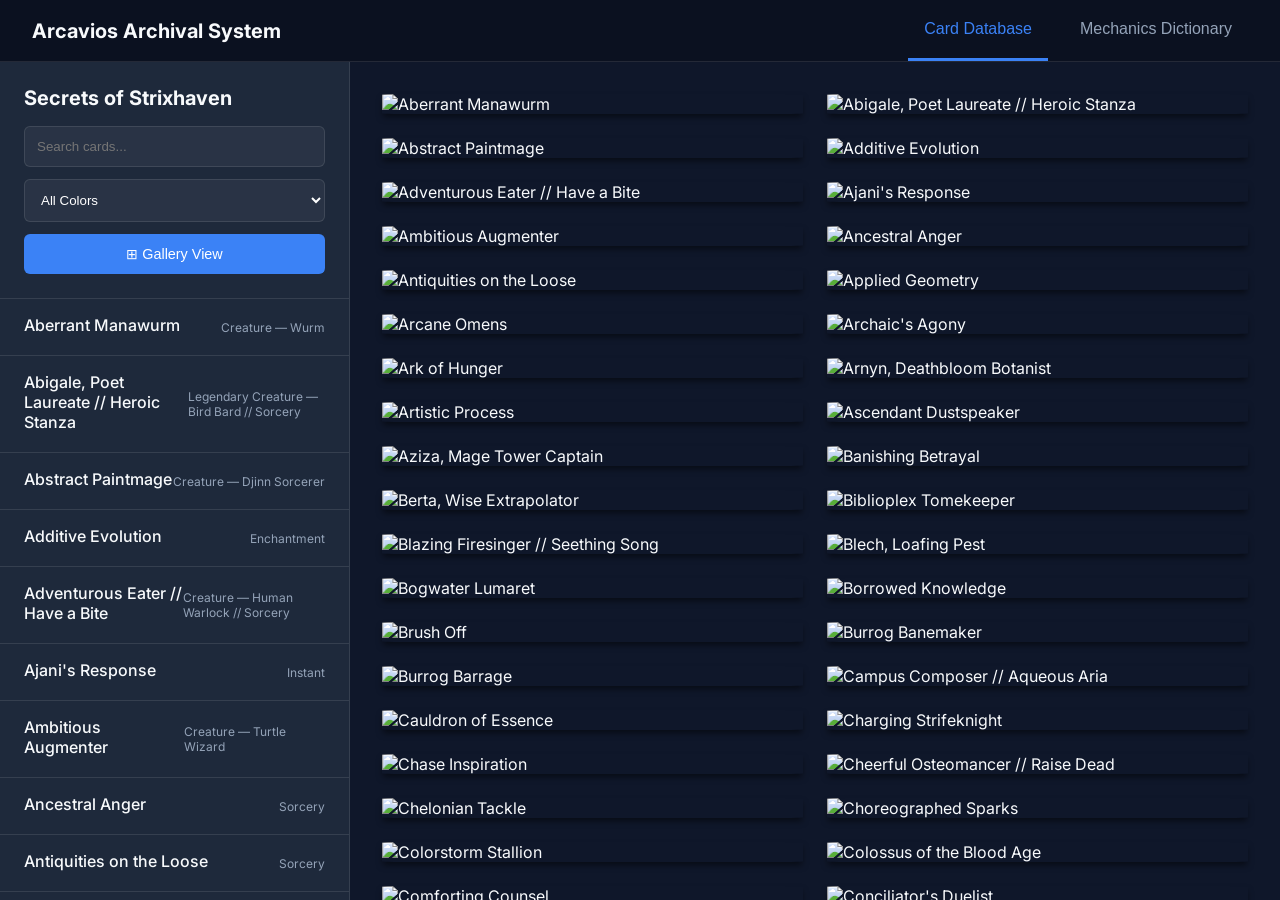
==== web/index.html @ af869881 "Initial commit: Strixhaven Arcavios Archival System web app and datasets" ====
<!DOCTYPE html>
<html lang="en">
<head>
    <meta charset="UTF-8">
    <meta name="viewport" content="width=device-width, initial-scale=1.0">
    <title>Secrets of Strixhaven Viewer</title>
    <link href="https://fonts.googleapis.com/css2?family=Inter:wght@400;500;600;700&family=Playfair+Display:ital@0;1&display=swap" rel="stylesheet">
    <link rel="stylesheet" href="styles.css">
</head>
<body>
    <div class="app-header">
        <div class="logo">Arcavios Archival System</div>
        <div class="tabs">
            <button id="tab-cards" class="tab-button active">Card Database</button>
            <button id="tab-mechanics" class="tab-button">Mechanics Dictionary</button>
        </div>
    </div>

    <!-- CARDS VIEW -->
    <div id="view-cards" class="app-container">
        <!-- Sidebar for the card list -->
        <aside class="sidebar">
            <div class="sidebar-header">
                <h2>Secrets of Strixhaven</h2>
                <input type="text" id="search-input" placeholder="Search cards...">
                <div class="filters">
                    <select id="color-filter">
                        <option value="">All Colors</option>
                        <option value="W">White</option>
                        <option value="U">Blue</option>
                        <option value="B">Black</option>
                        <option value="R">Red</option>
                        <option value="G">Green</option>
                        <option value="M">Multicolor</option>
                        <option value="C">Colorless</option>
                    </select>
                </div>
                <button id="btn-gallery" class="btn-gallery">⊞ Gallery View</button>
            </div>
            <ul id="card-list" class="card-list">
                <!-- Card items rendered dynamically -->
            </ul>
        </aside>

        <!-- Main content -->
        <main class="main-content">
            <div id="grid-view" class="grid-view">
                <!-- Grid card images dynamically inserted -->
            </div>

            <!-- Single Card Detail -->
            <div id="card-detail" class="card-detail hidden">
                <div class="card-image-container">
                    <img id="detail-image" src="" alt="Card Image">
                </div>
                
                <div class="card-info-panel">
                    <div class="info-header">
                        <h1 id="detail-name" class="card-title"></h1>
                        <div id="detail-mana" class="mana-cost"></div>
                    </div>
                    
                    <div id="detail-type" class="type-line"></div>
                    <hr class="divider">
                    
                    <div class="text-box">
                        <div id="detail-oracle" class="oracle-text"></div>
                        <div id="detail-flavor" class="flavor-text"></div>
                    </div>
                    
                    <div id="detail-pt-container" class="pt-container">
                        <span id="detail-pt"></span>
                    </div>

                    <div id="detail-loyalty-container" class="loyalty-container hidden">
                        <span id="detail-loyalty"></span>
                    </div>
                    
                    <hr class="divider footer-divider">
                    
                    <div class="card-footer">
                        <p class="illustrator">Illustrated by <span id="detail-artist"></span></p>
                        
                        <div class="release-info">
                            <span class="unreleased-badge">UNRELEASED</span>
                            <p>This card will be released on <span id="detail-release">2026-04-24</span>, it is not legal in any format until its release date approaches.</p>
                        </div>
                    </div>
                </div>
            </div>
        </main>
    </div>

    <!-- MECHANICS VIEW (New) -->
    <div id="view-mechanics" class="app-container hidden">
        <aside class="sidebar">
            <div class="sidebar-header">
                <h2>Mechanics A-Z</h2>
            </div>
            <ul id="mechanic-list" class="card-list">
                <!-- Mechanics Sidebar loaded here -->
            </ul>
        </aside>
        <main id="mechanics-main" class="main-content flex-col" style="scroll-behavior: smooth;">
            <!-- All Mechanics sections loaded here as a single scrolling page -->
        </main>
    </div>

    <!-- Script at the end of body -->
    <script src="app.js"></script>
</body>
</html>
---- web/styles.css ----
:root {
    --bg-color: #0f172a;
    --sidebar-bg: #1e293b;
    --panel-bg: #1e293b;
    --text-primary: #f8fafc;
    --text-secondary: #94a3b8;
    --text-muted: #64748b;
    --border-color: rgba(255, 255, 255, 0.1);
    --accent: #3b82f6;
    --hover-bg: rgba(255, 255, 255, 0.05);
    --shadow-lg: 0 10px 15px -3px rgba(0, 0, 0, 0.5), 0 4px 6px -2px rgba(0, 0, 0, 0.3);
}

* { box-sizing: border-box; margin: 0; padding: 0; }

body {
    font-family: 'Inter', sans-serif;
    background-color: var(--bg-color);
    color: var(--text-primary);
    height: 100vh;
    display: flex;
    flex-direction: column;
    overflow: hidden;
}

/* Header & Tabs */
.app-header {
    display: flex; align-items: center; justify-content: space-between;
    padding: 0 2rem; background: #0b1120; border-bottom: 1px solid var(--border-color);
}
.logo { font-size: 1.25rem; font-weight: 700; color: #f8fafc; }
.tabs { display: flex; gap: 1rem; }
.tab-button {
    background: none; border: none; color: var(--text-secondary);
    padding: 1.25rem 1rem; font-size: 1rem; font-weight: 500;
    cursor: pointer; border-bottom: 3px solid transparent;
}
.tab-button:hover { color: var(--text-primary); }
.tab-button.active { color: var(--accent); border-bottom-color: var(--accent); }

.app-container { display: flex; flex: 1; overflow: hidden; }

/* Sidebar */
.sidebar {
    width: 350px; background-color: var(--sidebar-bg);
    border-right: 1px solid var(--border-color);
    display: flex; flex-direction: column; flex-shrink: 0;
}
.sidebar-header { padding: 1.5rem; border-bottom: 1px solid var(--border-color); }
.sidebar-header h2 { font-size: 1.25rem; margin-bottom: 1rem; }
.filters select, #search-input {
    width: 100%; padding: 0.75rem; border-radius: 6px;
    border: 1px solid var(--border-color);
    background: rgba(255, 255, 255, 0.05);
    color: white; margin-bottom: 0.75rem;
}
.btn-gallery {
    width: 100%; padding: 0.75rem; background: var(--accent);
    color: white; border: none; border-radius: 6px; cursor: pointer;
    font-weight: 500; font-size: 0.9rem; transition: background 0.2s;
}
.btn-gallery:hover { background: #2563eb; }

.card-list { flex: 1; overflow-y: auto; list-style: none; }
.card-item { padding: 1rem 1.5rem; border-bottom: 1px solid var(--border-color); cursor: pointer; display: flex; justify-content: space-between; align-items: center; }
.card-item:hover { background-color: var(--hover-bg); }
.card-item.active { background-color: rgba(59, 130, 246, 0.15); border-left: 4px solid var(--accent); padding-left: calc(1.5rem - 4px); }
.card-item-name { font-weight: 500; margin-bottom: 0.25rem; }
.card-item-type { font-size: 0.75rem; color: var(--text-secondary); }

/* Mechanics Specific */
.badge-new { background-color: #ef4444; color: white; padding: 0.15rem 0.4rem; border-radius: 4px; font-size: 0.65rem; font-weight: bold; margin-left: 0.5rem; }

/* Main */
.main-content { flex: 1; padding: 2rem; overflow-y: auto; }
.flex-col { display: flex; flex-direction: column; }
.hidden { display: none !important; }

/* Grid View */
.grid-view {
    display: grid;
    grid-template-columns: repeat(auto-fill, minmax(280px, 1fr));
    gap: 1.5rem; width: 100%; align-content: start;
    padding-bottom: 2rem;
}
.mini-grid { grid-template-columns: repeat(auto-fill, minmax(200px, 1fr)); }
.grid-card {
    width: 100%; border-radius: 4.75% / 3.5%;
    cursor: pointer; box-shadow: 0 4px 6px -1px rgba(0,0,0,0.5);
    transition: transform 0.2s, box-shadow 0.2s;
}
.grid-card:hover {
    transform: translateY(-5px);
    box-shadow: 0 15px 20px -3px rgba(0,0,0,0.6);
}

/* Detail View */
.card-detail { display: flex; gap: 2rem; max-width: 1000px; margin: 0 auto; }
.card-image-container { flex: 0 0 360px; }
.card-image-container img { width: 100%; border-radius: 4.75% / 3.5%; box-shadow: var(--shadow-lg); }
.card-info-panel { flex: 1; background: var(--panel-bg); border-radius: 8px; border: 1px solid var(--border-color); box-shadow: var(--shadow-lg); overflow: hidden; }
.info-header { display: flex; justify-content: space-between; align-items: center; padding: 1.25rem 1.5rem; border-bottom: 1px solid var(--border-color); }
.card-title { font-size: 1.5rem; font-weight: 600; }
.mana-cost { display: flex; gap: 2px; }
.type-line { padding: 1rem 1.5rem; font-size: 1.1rem; }
.divider { border: 0; height: 1px; background: var(--border-color); }
.text-box { padding: 1.5rem; font-size: 1.05rem; line-height: 1.5; }
.oracle-text p { margin-bottom: 1rem; }
.flavor-text { margin-top: 1.5rem; font-family: 'Playfair Display', serif; font-style: italic; color: var(--text-secondary); }
.pt-container, .loyalty-container { padding: 1rem 1.5rem; font-weight: 600; font-size: 1.25rem; border-top: 1px solid var(--border-color); }
.card-footer { padding: 1rem 1.5rem; background-color: rgba(255,255,255,0.02); font-size: 0.85rem; }
.illustrator { color: var(--text-secondary); margin-bottom: 1rem; }
.unreleased-badge { display: inline-block; background-color: #475569; color: white; padding: 0.25rem 0.5rem; border-radius: 4px; font-size: 0.7rem; font-weight: bold; margin-bottom: 0.5rem; }
.release-info p { color: var(--text-secondary); }

/* Mechanics Detail */
.mechanic-detail { max-width: 800px; margin: 0 auto; width: 100%; }
.mechanic-header { display: flex; align-items: center; margin-bottom: 1.5rem; }
.mechanic-header h1 { font-size: 2.5rem; color: var(--accent); }
.mechanic-desc { background: var(--panel-bg); padding: 2rem; border-radius: 8px; border: 1px solid var(--border-color); font-size: 1.1rem; line-height: 1.6; margin-bottom: 2rem; }
.synergy-title { font-size: 1.5rem; margin-bottom: 1rem; font-weight: 500; color: var(--text-secondary); padding-bottom: 0.5rem; border-bottom: 1px solid var(--border-color); }

/* Empty state */
.empty-state { text-align: center; color: var(--text-secondary); padding-top: 4rem; }

/* Mana Badges */
.mana-badge { display: inline-flex; align-items: center; justify-content: center; width: 22px; height: 22px; border-radius: 50%; font-weight: bold; font-size: 12px; color: #000; box-shadow: -1px 1px 0 rgba(0,0,0,0.5); }
.mana-badge.W { background: #f8e7b9; }
.mana-badge.U { background: #c1d8e9; }
.mana-badge.B { background: #bab1ab; }
.mana-badge.R { background: #e49977; }
.mana-badge.G { background: #a3c095; }
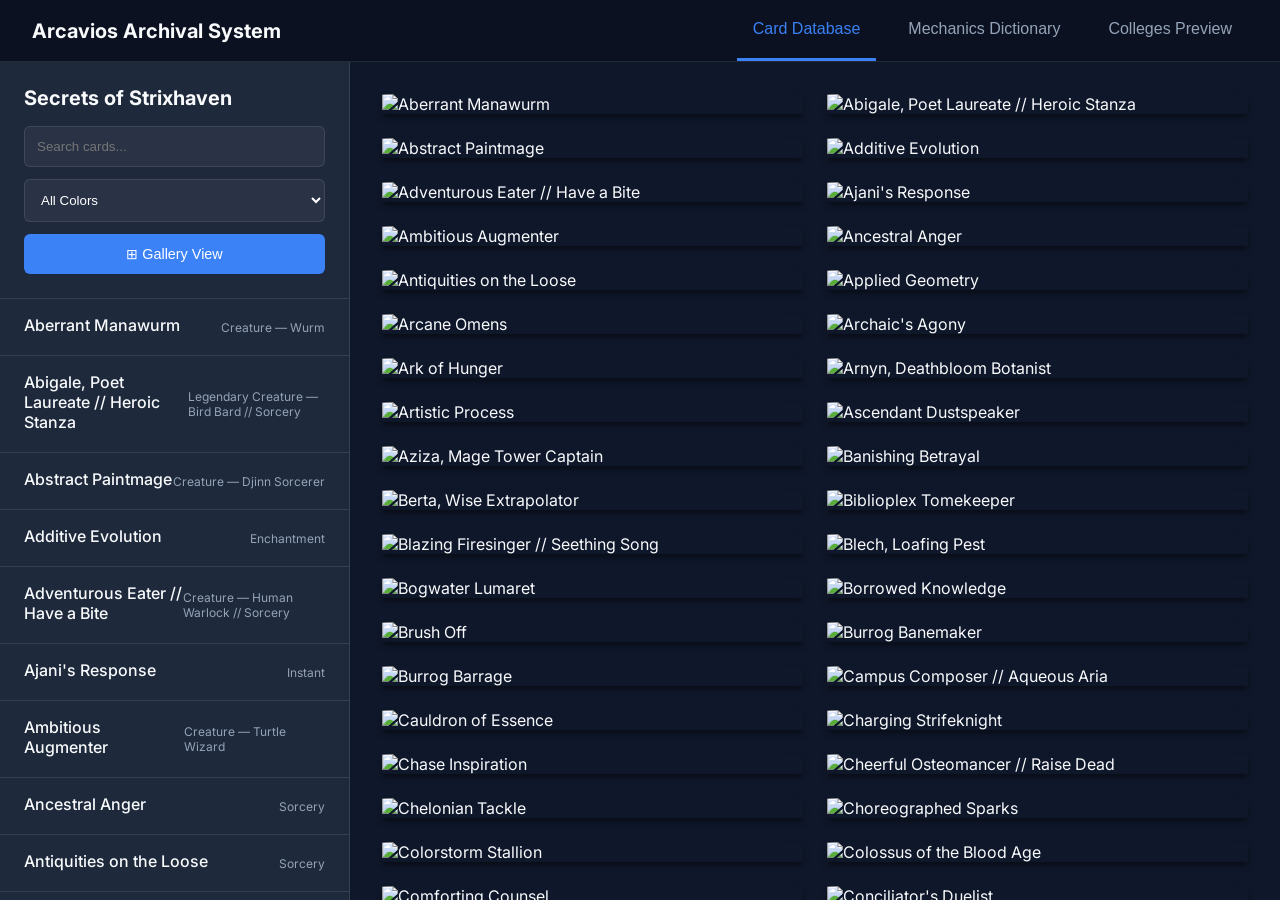
==== commit 7aeef2c2: "feat: Add Colleges Preview tab and modal overlay interactions" ====
--- a/web/index.html
+++ b/web/index.html
@@ -13,6 +13,7 @@
         <div class="tabs">
             <button id="tab-cards" class="tab-button active">Card Database</button>
             <button id="tab-mechanics" class="tab-button">Mechanics Dictionary</button>
+            <button id="tab-colleges" class="tab-button">Colleges Preview</button>
         </div>
     </div>
 
@@ -38,14 +39,12 @@
                 <button id="btn-gallery" class="btn-gallery">⊞ Gallery View</button>
             </div>
             <ul id="card-list" class="card-list">
-                <!-- Card items rendered dynamically -->
             </ul>
         </aside>
 
         <!-- Main content -->
         <main class="main-content">
             <div id="grid-view" class="grid-view">
-                <!-- Grid card images dynamically inserted -->
             </div>
 
             <!-- Single Card Detail -->
@@ -91,19 +90,104 @@
         </main>
     </div>
 
-    <!-- MECHANICS VIEW (New) -->
+    <!-- MECHANICS VIEW -->
     <div id="view-mechanics" class="app-container hidden">
         <aside class="sidebar">
             <div class="sidebar-header">
                 <h2>Mechanics A-Z</h2>
             </div>
             <ul id="mechanic-list" class="card-list">
-                <!-- Mechanics Sidebar loaded here -->
             </ul>
         </aside>
         <main id="mechanics-main" class="main-content flex-col" style="scroll-behavior: smooth;">
-            <!-- All Mechanics sections loaded here as a single scrolling page -->
         </main>
+    </div>
+
+    <!-- COLLEGES VIEW -->
+    <div id="view-colleges" class="app-container flex-col hidden">
+        <div class="college-header-area">
+            <div class="college-selector">
+                <button class="college-btn active" data-college="silverquill">Silverquill (W/B)</button>
+                <button class="college-btn" data-college="prismari">Prismari (U/R)</button>
+                <button class="college-btn" data-college="witherbloom">Witherbloom (B/G)</button>
+                <button class="college-btn" data-college="lorehold">Lorehold (R/W)</button>
+                <button class="college-btn" data-college="quandrix">Quandrix (G/U)</button>
+            </div>
+            
+            <div class="college-info-panel">
+                <div class="college-info-left">
+                    <h1 id="clg-title">Silverquill</h1>
+                    <p id="clg-lore" class="college-lore">Stylish wordsmiths who master the magic of words, from inspiring battle poetry to biting arcane insults.</p>
+                </div>
+                <div class="college-info-right">
+                    <div class="clg-stat">
+                        <span id="clg-playable-count" class="clg-stat-num">0</span>
+                        <span class="clg-stat-label">Playable Cards</span>
+                    </div>
+                </div>
+            </div>
+
+            <div class="college-controls">
+                <span><strong>Group Pool By:</strong></span>
+                <select id="clg-group-by">
+                    <option value="mana">Mana Value</option>
+                    <option value="rarity">Rarity</option>
+                    <option value="type">Card Type</option>
+                    <option value="keyword">Keyword</option>
+                </select>
+            </div>
+        </div>
+
+        <div id="college-groups-container" class="college-groups-container">
+            <!-- Dynamic grouped grids injected here -->
+        </div>
+    </div>
+
+    <!-- MODAL VIEW -->
+    <div id="card-modal" class="modal hidden">
+        <div class="modal-overlay" id="modal-overlay"></div>
+        <div class="modal-content">
+            <button id="modal-close" class="modal-close">&times;</button>
+            <div class="card-detail">
+                <div class="card-image-container">
+                    <img id="modal-image" src="" alt="Card Image">
+                </div>
+                
+                <div class="card-info-panel">
+                    <div class="info-header">
+                        <h1 id="modal-name" class="card-title"></h1>
+                        <div id="modal-mana" class="mana-cost"></div>
+                    </div>
+                    
+                    <div id="modal-type" class="type-line"></div>
+                    <hr class="divider">
+                    
+                    <div class="text-box">
+                        <div id="modal-oracle" class="oracle-text"></div>
+                        <div id="modal-flavor" class="flavor-text"></div>
+                    </div>
+                    
+                    <div id="modal-pt-container" class="pt-container">
+                        <span id="modal-pt"></span>
+                    </div>
+
+                    <div id="modal-loyalty-container" class="loyalty-container hidden">
+                        <span id="modal-loyalty"></span>
+                    </div>
+                    
+                    <hr class="divider footer-divider">
+                    
+                    <div class="card-footer">
+                        <p class="illustrator">Illustrated by <span id="modal-artist"></span></p>
+                        
+                        <div class="release-info">
+                            <span class="unreleased-badge">UNRELEASED</span>
+                            <p>This card will be released on <span id="modal-release">2026-04-24</span>, it is not legal in any format until its release date approaches.</p>
+                        </div>
+                    </div>
+                </div>
+            </div>
+        </div>
     </div>
 
     <!-- Script at the end of body -->
--- a/web/styles.css
+++ b/web/styles.css
@@ -9,6 +9,13 @@
     --accent: #3b82f6;
     --hover-bg: rgba(255, 255, 255, 0.05);
     --shadow-lg: 0 10px 15px -3px rgba(0, 0, 0, 0.5), 0 4px 6px -2px rgba(0, 0, 0, 0.3);
+
+    /* College Colors */
+    --silverquill: #cbd5e1;
+    --prismari: #38bdf8;
+    --witherbloom: #4ade80;
+    --lorehold: #f87171;
+    --quandrix: #2dd4bf;
 }
 
 * { box-sizing: border-box; margin: 0; padding: 0; }
@@ -76,6 +83,13 @@
 .flex-col { display: flex; flex-direction: column; }
 .hidden { display: none !important; }
 
+/* Modal */
+.modal { position: fixed; inset: 0; display: flex; align-items: center; justify-content: center; z-index: 1000; }
+.modal-overlay { position: absolute; inset: 0; background: rgba(0,0,0,0.8); backdrop-filter: blur(5px); }
+.modal-content { position: relative; z-index: 1001; max-width: 1000px; width: 90%; max-height: 90vh; overflow-y: auto; background: var(--bg-color); border-radius: 8px; padding: 2rem; box-shadow: var(--shadow-lg); border: 1px solid var(--border-color); }
+.modal-close { position: absolute; top: 1rem; right: 1.5rem; background: none; border: none; font-size: 2.5rem; color: var(--text-secondary); cursor: pointer; line-height: 1; z-index: 10; padding: 0.5rem; }
+.modal-close:hover { color: white; }
+
 /* Grid View */
 .grid-view {
     display: grid;
@@ -113,15 +127,33 @@
 .unreleased-badge { display: inline-block; background-color: #475569; color: white; padding: 0.25rem 0.5rem; border-radius: 4px; font-size: 0.7rem; font-weight: bold; margin-bottom: 0.5rem; }
 .release-info p { color: var(--text-secondary); }
 
-/* Mechanics Detail */
-.mechanic-detail { max-width: 800px; margin: 0 auto; width: 100%; }
-.mechanic-header { display: flex; align-items: center; margin-bottom: 1.5rem; }
-.mechanic-header h1 { font-size: 2.5rem; color: var(--accent); }
-.mechanic-desc { background: var(--panel-bg); padding: 2rem; border-radius: 8px; border: 1px solid var(--border-color); font-size: 1.1rem; line-height: 1.6; margin-bottom: 2rem; }
-.synergy-title { font-size: 1.5rem; margin-bottom: 1rem; font-weight: 500; color: var(--text-secondary); padding-bottom: 0.5rem; border-bottom: 1px solid var(--border-color); }
+/* Colleges View */
+.college-header-area { padding: 2rem 3rem 0; background: var(--panel-bg); border-bottom: 1px solid var(--border-color); }
+.college-selector { display: flex; gap: 1rem; margin-bottom: 2rem; overflow-x: auto; }
+.college-btn { flex: 1; padding: 1rem; text-align: center; border: 1px solid var(--border-color); background: rgba(0,0,0,0.2); color: var(--text-secondary); border-radius: 8px; cursor: pointer; font-weight: 600; transition: all 0.2s; white-space: nowrap; }
+.college-btn:hover { background: rgba(255,255,255,0.05); color: white; }
+.college-btn.active { color: #fff; box-shadow: 0 0 15px rgba(0,0,0,0.3); border-width: 2px; }
+.college-btn[data-college="silverquill"].active { border-color: var(--silverquill); background: rgba(203, 213, 225, 0.1); }
+.college-btn[data-college="prismari"].active { border-color: var(--prismari); background: rgba(56, 189, 248, 0.1); }
+.college-btn[data-college="witherbloom"].active { border-color: var(--witherbloom); background: rgba(74, 222, 128, 0.1); }
+.college-btn[data-college="lorehold"].active { border-color: var(--lorehold); background: rgba(248, 113, 113, 0.1); }
+.college-btn[data-college="quandrix"].active { border-color: var(--quandrix); background: rgba(45, 212, 191, 0.1); }
 
-/* Empty state */
-.empty-state { text-align: center; color: var(--text-secondary); padding-top: 4rem; }
+.college-info-panel { display: flex; justify-content: space-between; align-items: center; margin-bottom: 1.5rem; }
+.college-info-left h1 { font-size: 2.5rem; margin-bottom: 0.5rem; }
+.college-info-left p { color: var(--text-secondary); font-size: 1.1rem; font-style: italic; font-family: 'Playfair Display', serif; }
+
+.clg-stat { background: rgba(0,0,0,0.3); padding: 1rem 1.5rem; border-radius: 8px; text-align: center; border: 1px solid var(--border-color); }
+.clg-stat-num { display: block; font-size: 2.5rem; font-weight: 700; line-height: 1; margin-bottom: 0.25rem; color: var(--accent); }
+.clg-stat-label { font-size: 0.8rem; text-transform: uppercase; letter-spacing: 1px; color: var(--text-muted); }
+
+.college-controls { display: flex; align-items: center; gap: 1rem; padding: 1rem 0; font-size: 1rem; }
+.college-controls select { padding: 0.5rem 1rem; border-radius: 6px; border: 1px solid var(--border-color); background: rgba(0,0,0,0.2); color: white; cursor: pointer; }
+
+.college-groups-container { flex: 1; overflow-y: auto; padding: 2rem 3rem; background: var(--bg-color); }
+.group-section { margin-bottom: 4rem; }
+.group-section-header { font-size: 1.5rem; font-weight: 600; padding-bottom: 0.5rem; border-bottom: 2px solid rgba(255,255,255,0.05); margin-bottom: 1.5rem; display: flex; justify-content: space-between; align-items: bottom; }
+.group-count { font-size: 1rem; font-weight: 400; color: var(--text-muted); }
 
 /* Mana Badges */
 .mana-badge { display: inline-flex; align-items: center; justify-content: center; width: 22px; height: 22px; border-radius: 50%; font-weight: bold; font-size: 12px; color: #000; box-shadow: -1px 1px 0 rgba(0,0,0,0.5); }
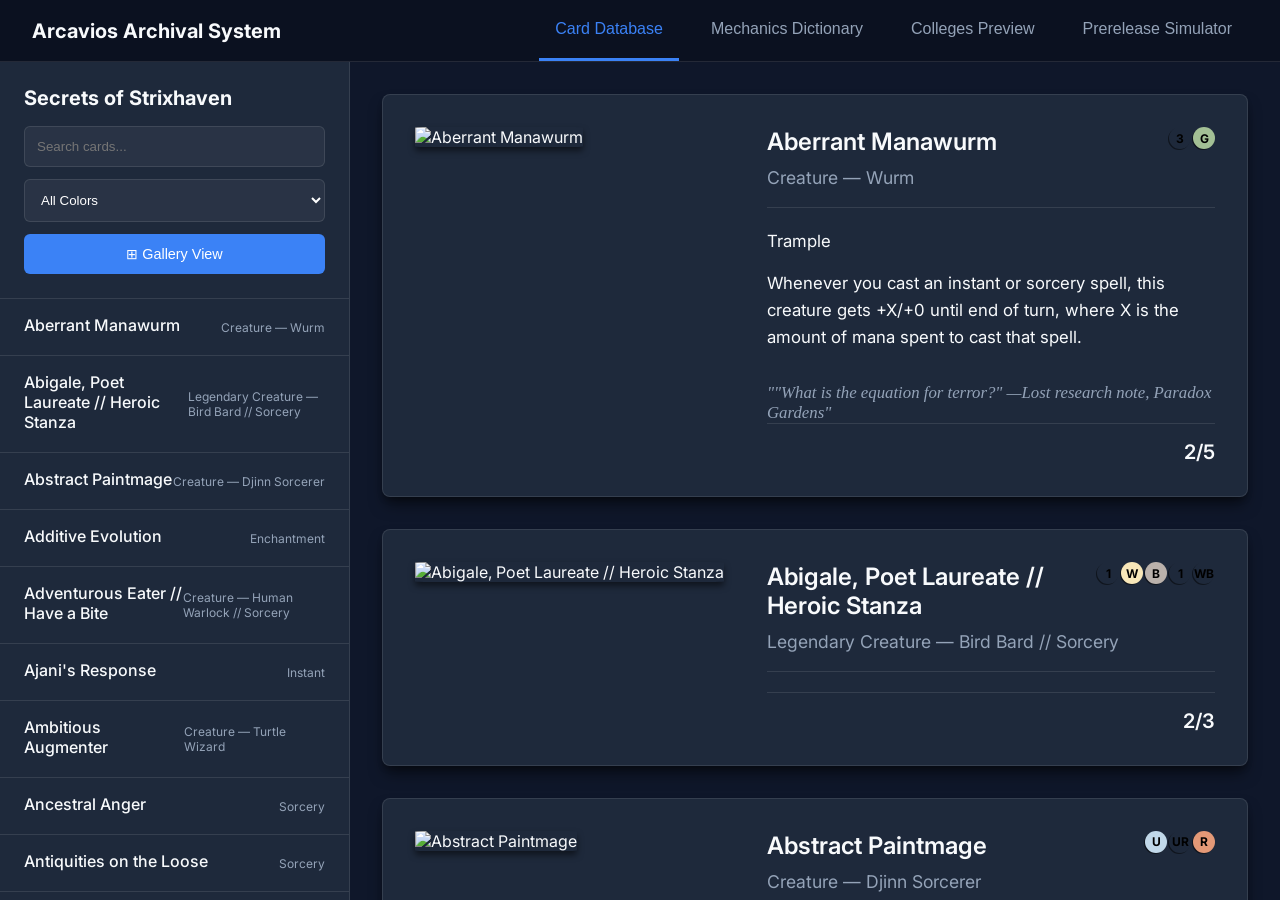
==== commit e2f21d10: "feat: Add Prerelease Sealed Simulator logic" ====
--- a/web/index.html
+++ b/web/index.html
@@ -14,6 +14,7 @@
             <button id="tab-cards" class="tab-button active">Card Database</button>
             <button id="tab-mechanics" class="tab-button">Mechanics Dictionary</button>
             <button id="tab-colleges" class="tab-button">Colleges Preview</button>
+            <button id="tab-simulator" class="tab-button">Prerelease Simulator</button>
         </div>
     </div>
 
@@ -43,50 +44,9 @@
         </aside>
 
         <!-- Main content -->
-        <main class="main-content">
-            <div id="grid-view" class="grid-view">
-            </div>
-
-            <!-- Single Card Detail -->
-            <div id="card-detail" class="card-detail hidden">
-                <div class="card-image-container">
-                    <img id="detail-image" src="" alt="Card Image">
-                </div>
-                
-                <div class="card-info-panel">
-                    <div class="info-header">
-                        <h1 id="detail-name" class="card-title"></h1>
-                        <div id="detail-mana" class="mana-cost"></div>
-                    </div>
-                    
-                    <div id="detail-type" class="type-line"></div>
-                    <hr class="divider">
-                    
-                    <div class="text-box">
-                        <div id="detail-oracle" class="oracle-text"></div>
-                        <div id="detail-flavor" class="flavor-text"></div>
-                    </div>
-                    
-                    <div id="detail-pt-container" class="pt-container">
-                        <span id="detail-pt"></span>
-                    </div>
-
-                    <div id="detail-loyalty-container" class="loyalty-container hidden">
-                        <span id="detail-loyalty"></span>
-                    </div>
-                    
-                    <hr class="divider footer-divider">
-                    
-                    <div class="card-footer">
-                        <p class="illustrator">Illustrated by <span id="detail-artist"></span></p>
-                        
-                        <div class="release-info">
-                            <span class="unreleased-badge">UNRELEASED</span>
-                            <p>This card will be released on <span id="detail-release">2026-04-24</span>, it is not legal in any format until its release date approaches.</p>
-                        </div>
-                    </div>
-                </div>
-            </div>
+        <main class="main-content" id="database-main" style="scroll-behavior: smooth;">
+            <div id="grid-view" class="grid-view hidden"></div>
+            <div id="detailed-view" class="detailed-view"></div>
         </main>
     </div>
 
@@ -143,6 +103,40 @@
         </div>
     </div>
 
+    <!-- SIMULATOR VIEW -->
+    <div id="view-simulator" class="app-container flex-col hidden">
+        <div class="college-header-area">
+            <div style="display:flex; justify-content:space-between; align-items:center; margin-bottom: 2rem;">
+                <h1 style="font-size:2rem;">Prerelease Sealed Simulator</h1>
+                <button id="btn-generate-pool" style="background:var(--accent); color:white; border:none; padding:1rem 2rem; border-radius:8px; font-size:1.1rem; font-weight:bold; cursor:pointer;">Generate Sealed Pool</button>
+            </div>
+            
+            <div class="college-selector">
+                <button class="college-btn active" data-college="silverquill">Silverquill (W/B)</button>
+                <button class="college-btn" data-college="prismari">Prismari (U/R)</button>
+                <button class="college-btn" data-college="witherbloom">Witherbloom (B/G)</button>
+                <button class="college-btn" data-college="lorehold">Lorehold (R/W)</button>
+                <button class="college-btn" data-college="quandrix">Quandrix (G/U)</button>
+            </div>
+
+            <div class="college-controls" style="margin-top:-1rem;">
+                <span><strong>Group Pool By:</strong></span>
+                <select id="sim-group-by">
+                    <option value="mana">Mana Value</option>
+                    <option value="rarity">Rarity</option>
+                    <option value="type">Card Type</option>
+                    <option value="keyword">Keyword</option>
+                </select>
+            </div>
+        </div>
+
+        <div id="sim-groups-container" class="college-groups-container">
+            <div style="text-align:center; padding: 4rem; color:var(--text-muted); font-size:1.2rem;">
+                Select a College and click "Generate Sealed Pool" to crack 6 packs!
+            </div>
+        </div>
+    </div>
+
     <!-- MODAL VIEW -->
     <div id="card-modal" class="modal hidden">
         <div class="modal-overlay" id="modal-overlay"></div>
@@ -190,7 +184,8 @@
         </div>
     </div>
 
-    <!-- Script at the end of body -->
+    <!-- Scripts -->
     <script src="app.js"></script>
+    <script src="simulator.js"></script>
 </body>
 </html>
--- a/web/styles.css
+++ b/web/styles.css
@@ -108,6 +108,23 @@
     box-shadow: 0 15px 20px -3px rgba(0,0,0,0.6);
 }
 
+/* Detailed List View */
+.detailed-view { display: flex; flex-direction: column; gap: 2rem; max-width: 1000px; margin: 0 auto; padding-bottom: 2rem; width: 100%; }
+.detailed-card { display: flex; gap: 2rem; background: var(--panel-bg); border-radius: 8px; border: 1px solid var(--border-color); box-shadow: var(--shadow-lg); padding: 2rem; scroll-margin-top: 2rem; }
+.dc-image { flex: 0 0 320px; }
+.dc-image img { width: 100%; border-radius: 4.75% / 3.5%; box-shadow: 0 4px 6px rgba(0,0,0,0.5); cursor: pointer; transition: transform 0.2s; }
+.dc-image img:hover { transform: scale(1.02); }
+.dc-info { flex: 1; display: flex; flex-direction: column; }
+.dc-header { display: flex; justify-content: space-between; align-items: flex-start; margin-bottom: 0.5rem; }
+.dc-title { font-size: 1.5rem; font-weight: 600; margin-bottom: 0.2rem; cursor: pointer; }
+.dc-title:hover { color: var(--accent); }
+.dc-type { font-size: 1.1rem; color: var(--text-secondary); margin-bottom: 1.2rem; }
+.dc-divider { border: 0; height: 1px; background: var(--border-color); margin-bottom: 1.2rem; }
+.dc-oracle { font-size: 1.05rem; line-height: 1.6; color: var(--text-primary); }
+.dc-oracle p { margin-bottom: 1rem; }
+.dc-flavor { margin-top: 1rem; font-family: 'Playfair Display', serif; font-style: italic; color: var(--text-secondary); font-size: 1.05rem; }
+.dc-pt { font-size: 1.25rem; font-weight: 600; padding-top: 1rem; margin-top: auto; border-top: 1px solid var(--border-color); text-align: right; }
+
 /* Detail View */
 .card-detail { display: flex; gap: 2rem; max-width: 1000px; margin: 0 auto; }
 .card-image-container { flex: 0 0 360px; }
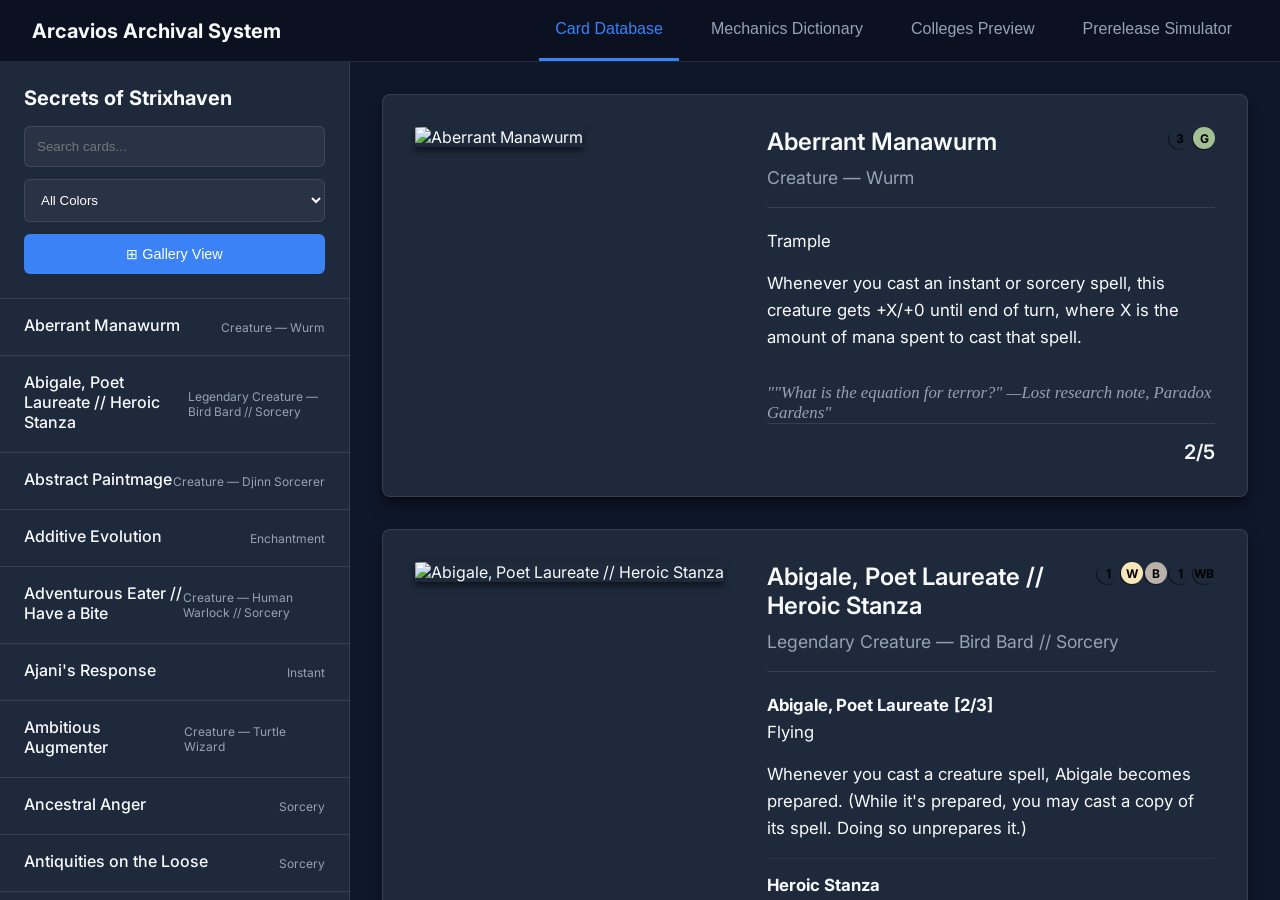
==== commit 3ac5d916: "feat(simulator): add split-pane deck builder with Arena export" ====
--- a/web/index.html
+++ b/web/index.html
@@ -119,20 +119,51 @@
                 <button class="college-btn" data-college="quandrix">Quandrix (G/U)</button>
             </div>
 
-            <div class="college-controls" style="margin-top:-1rem;">
-                <span><strong>Group Pool By:</strong></span>
-                <select id="sim-group-by">
-                    <option value="mana">Mana Value</option>
-                    <option value="rarity">Rarity</option>
-                    <option value="type">Card Type</option>
-                    <option value="keyword">Keyword</option>
-                </select>
-            </div>
-        </div>
-
-        <div id="sim-groups-container" class="college-groups-container">
-            <div style="text-align:center; padding: 4rem; color:var(--text-muted); font-size:1.2rem;">
-                Select a College and click "Generate Sealed Pool" to crack 6 packs!
+            <div class="college-controls" style="margin-top:-1rem; display:flex; gap:1rem;">
+                <div>
+                    <span><strong>View:</strong></span>
+                    <select id="sim-origin-filter">
+                        <option value="all">Entire Pool</option>
+                        <option value="seeded">Seeded Booster</option>
+                        <option value="play">Play Boosters</option>
+                    </select>
+                </div>
+                <div>
+                    <span><strong>Colors:</strong></span>
+                    <select id="sim-color-filter">
+                        <option value="all">All Colors</option>
+                        <option value="on-color">College Legal</option>
+                    </select>
+                </div>
+                <div>
+                    <span><strong>Group Pool By:</strong></span>
+                    <select id="sim-group-by">
+                        <option value="mana">Mana Value</option>
+                        <option value="rarity">Rarity</option>
+                        <option value="type">Card Type</option>
+                        <option value="keyword">Keyword</option>
+                    </select>
+                </div>
+            </div>
+        </div>
+
+        <div id="sim-dual-pane" style="display: flex; gap: 2rem; flex: 1; overflow: hidden; padding: 0 2rem;">
+            <div id="sim-groups-container" class="college-groups-container" style="flex: 1; padding: 2rem 0;">
+                <div style="text-align:center; padding: 4rem; color:var(--text-muted); font-size:1.2rem;">
+                    Select a College and click "Generate Sealed Pool" to crack 6 packs!
+                </div>
+            </div>
+
+            <div id="sim-deck-sidebar" class="hidden">
+                <div class="deck-sidebar-header">
+                    <div style="display:flex; justify-content:space-between; align-items:center;">
+                        <h3>Main Deck (<span id="deck-count-text">0</span>/23)</h3>
+                        <button id="btn-copy-arena" title="Copy deck to MTG Arena format" style="background:rgba(255,255,255,0.1); border:1px solid var(--border-color); color:white; padding:0.3rem 0.6rem; border-radius:6px; cursor:pointer; font-size:0.75rem; transition: background 0.2s;">&#128203; Arena</button>
+                    </div>
+                </div>
+                <div id="sim-deck-list" class="deck-list-vertical">
+                    <!-- Deck items rendered here -->
+                </div>
             </div>
         </div>
     </div>
@@ -142,6 +173,8 @@
         <div class="modal-overlay" id="modal-overlay"></div>
         <div class="modal-content">
             <button id="modal-close" class="modal-close">&times;</button>
+            <button id="modal-prev" class="modal-nav hidden">◀</button>
+            <button id="modal-next" class="modal-nav hidden">▶</button>
             <div class="card-detail">
                 <div class="card-image-container">
                     <img id="modal-image" src="" alt="Card Image">
--- a/web/styles.css
+++ b/web/styles.css
@@ -86,9 +86,13 @@
 /* Modal */
 .modal { position: fixed; inset: 0; display: flex; align-items: center; justify-content: center; z-index: 1000; }
 .modal-overlay { position: absolute; inset: 0; background: rgba(0,0,0,0.8); backdrop-filter: blur(5px); }
-.modal-content { position: relative; z-index: 1001; max-width: 1000px; width: 90%; max-height: 90vh; overflow-y: auto; background: var(--bg-color); border-radius: 8px; padding: 2rem; box-shadow: var(--shadow-lg); border: 1px solid var(--border-color); }
 .modal-close { position: absolute; top: 1rem; right: 1.5rem; background: none; border: none; font-size: 2.5rem; color: var(--text-secondary); cursor: pointer; line-height: 1; z-index: 10; padding: 0.5rem; }
 .modal-close:hover { color: white; }
+.modal-nav { position: absolute; top: 50%; transform: translateY(-50%); background: rgba(0,0,0,0.5); border: 2px solid var(--border-color); color: white; font-size: 2rem; padding: 1rem; cursor: pointer; z-index: 10; border-radius: 50%; transition: background 0.2s, color 0.2s; }
+.modal-nav:hover { background: var(--accent); color: white; }
+#modal-prev { left: 1rem; }
+#modal-next { right: 1rem; }
+.modal-content { position: relative; z-index: 1001; max-width: 1100px; width: 90%; max-height: 90vh; overflow-y: auto; background: var(--bg-color); border-radius: 8px; padding: 2rem 5rem; box-shadow: var(--shadow-lg); border: 1px solid var(--border-color); }
 
 /* Grid View */
 .grid-view {
@@ -106,6 +110,69 @@
 .grid-card:hover {
     transform: translateY(-5px);
     box-shadow: 0 15px 20px -3px rgba(0,0,0,0.6);
+}
+
+/* Deck Builder UI */
+#sim-deck-sidebar {
+    width: 260px; flex-shrink: 0;
+    background: var(--panel-bg); border-radius: 8px; border: 1px solid var(--border-color);
+    box-shadow: var(--shadow-lg); overflow: hidden;
+    height: 100%; display: flex; flex-direction: column;
+}
+.deck-sidebar-header {
+    background: var(--surface-bg); padding: 0.75rem 1rem;
+    border-bottom: 1px solid var(--border-color);
+}
+.deck-sidebar-header h3 { margin: 0; font-size: 1.1rem; font-weight: 600; }
+.deck-list-vertical {
+    overflow-y: auto; flex: 1; padding: 0.25rem 0;
+    scrollbar-width: thin;
+    scrollbar-color: rgba(255,255,255,0.1) transparent;
+}
+.deck-list-vertical::-webkit-scrollbar { width: 4px; }
+.deck-list-vertical::-webkit-scrollbar-thumb { background: rgba(255,255,255,0.1); border-radius: 4px; }
+.deck-list-vertical:hover { scrollbar-color: rgba(255,255,255,0.3) transparent; }
+.deck-list-vertical:hover::-webkit-scrollbar-thumb { background: rgba(255,255,255,0.3); }
+
+.deck-list-group-header {
+    font-size: 0.75rem; text-transform: uppercase; letter-spacing: 0.05em;
+    color: var(--text-muted); padding: 0.5rem 1rem 0.2rem; font-weight: bold;
+}
+.deck-item {
+    display: flex; gap: 0.4rem; align-items: center; padding: 0.35rem 1rem;
+    cursor: pointer; transition: background 0.1s; border-bottom: 1px solid rgba(255,255,255,0.03);
+    font-size: 0.9rem;
+}
+.deck-item:hover { background: rgba(255,255,255,0.08); }
+.deck-item-mana { display: flex; gap: 1px; transform: scale(0.85); transform-origin: left center; }
+.deck-item-name { flex: 1; white-space: nowrap; overflow: hidden; text-overflow: ellipsis; }
+
+.card-wrapper {
+    position: relative; width: 100%;
+}
+.card-wrapper .grid-card {
+    display: block;
+}
+.in-deck {
+    outline: 4px solid #22c55e;
+    outline-offset: -2px;
+    box-shadow: 0 0 20px rgba(34, 197, 94, 0.6) !important;
+}
+.magnifier-btn {
+    position: absolute; bottom: 5%; right: 5%;
+    width: 2.5rem; height: 2.5rem;
+    background: rgba(0,0,0,0.8); color: white;
+    font-size: 1.2rem;
+    display: flex; align-items: center; justify-content: center;
+    border-radius: 50%; opacity: 0; transition: opacity 0.2s, background 0.2s;
+    cursor: pointer; z-index: 5;
+    border: 1px solid var(--border-color);
+}
+.card-wrapper:hover .magnifier-btn {
+    opacity: 1;
+}
+.magnifier-btn:hover {
+    background: var(--accent);
 }
 
 /* Detailed List View */
@@ -167,7 +234,13 @@
 .college-controls { display: flex; align-items: center; gap: 1rem; padding: 1rem 0; font-size: 1rem; }
 .college-controls select { padding: 0.5rem 1rem; border-radius: 6px; border: 1px solid var(--border-color); background: rgba(0,0,0,0.2); color: white; cursor: pointer; }
 
-.college-groups-container { flex: 1; overflow-y: auto; padding: 2rem 3rem; background: var(--bg-color); }
+.college-groups-container { 
+    flex: 1; overflow-y: auto; padding: 2rem 3rem; background: var(--bg-color); 
+    scrollbar-width: thin;
+    scrollbar-color: rgba(255,255,255,0.1) transparent;
+}
+.college-groups-container::-webkit-scrollbar { width: 6px; }
+.college-groups-container::-webkit-scrollbar-thumb { background: rgba(255,255,255,0.1); border-radius: 6px; }
 .group-section { margin-bottom: 4rem; }
 .group-section-header { font-size: 1.5rem; font-weight: 600; padding-bottom: 0.5rem; border-bottom: 2px solid rgba(255,255,255,0.05); margin-bottom: 1.5rem; display: flex; justify-content: space-between; align-items: bottom; }
 .group-count { font-size: 1rem; font-weight: 400; color: var(--text-muted); }
